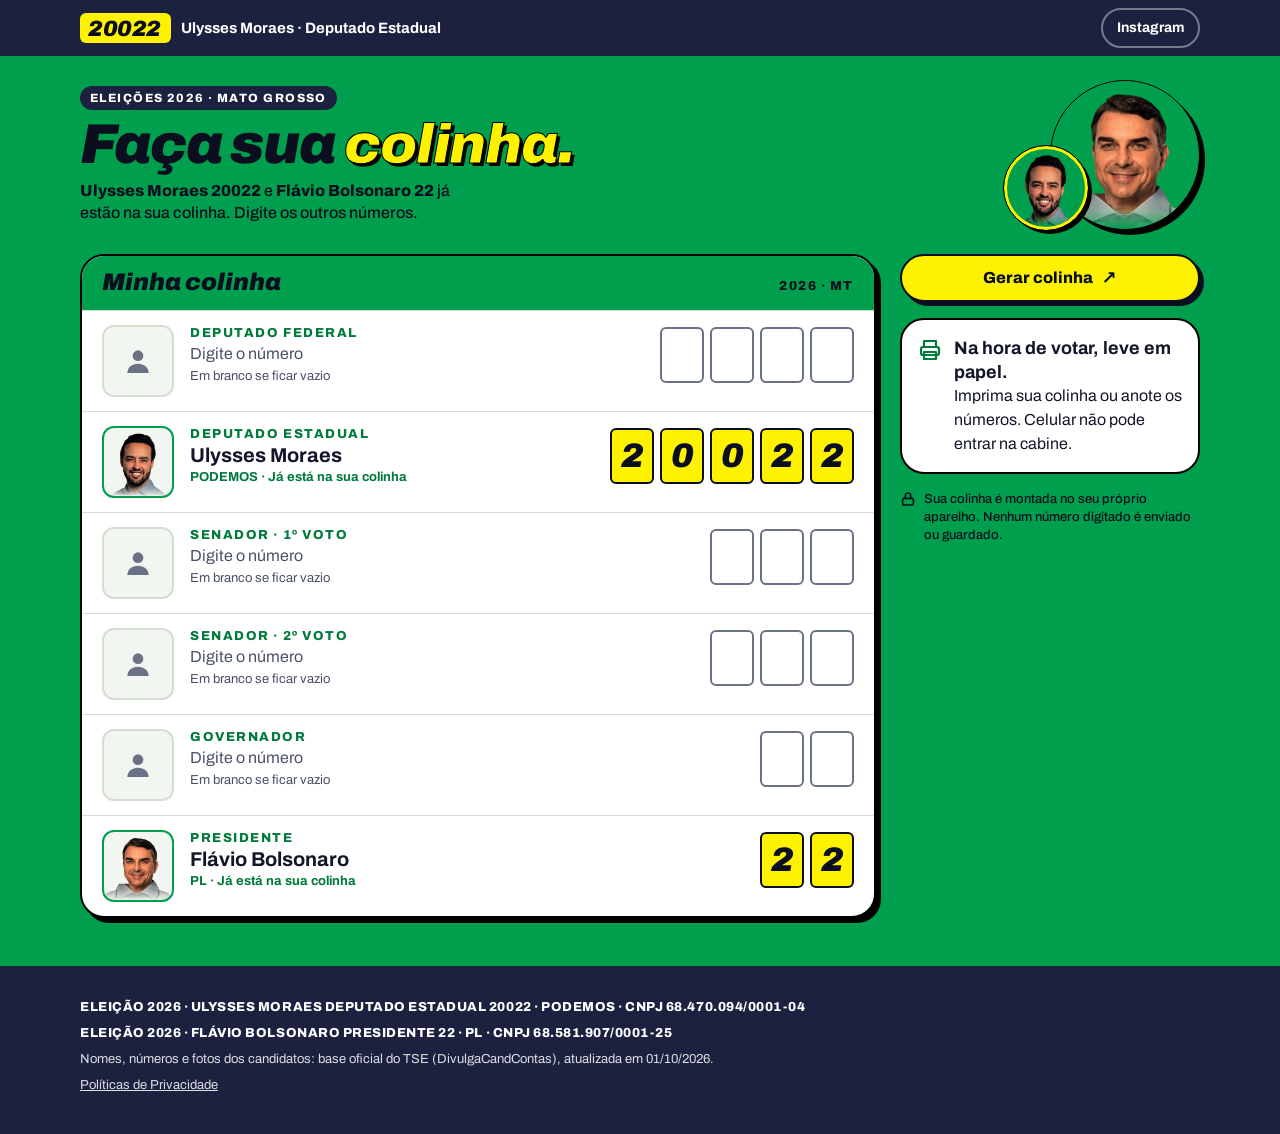
==== index.html @ 52dd614d "Add files via upload" ====
<!doctype html>
<html lang="pt-BR">
<head>
<meta charset="utf-8">
<meta name="viewport" content="width=device-width, initial-scale=1, viewport-fit=cover">
<title>Colinha do Mito · Ulysses Moraes 20022</title>
<meta name="description" content="Monte sua colinha para votar em Mato Grosso: Ulysses Moraes 20022 para Deputado Estadual e Flávio Bolsonaro 22 para Presidente. Imprima e leve no papel.">
<meta name="theme-color" content="#009f4d">
<meta property="og:type" content="website">
<meta property="og:title" content="Colinha do Mito · Ulysses Moraes 20022">
<meta property="og:description" content="Faça sua colinha. Ulysses Moraes 20022 para Deputado Estadual e Flávio Bolsonaro 22 para Presidente.">
<meta property="og:image" content="og.jpg">
<meta name="twitter:card" content="summary_large_image">
<link rel="icon" href="favicon.png">
<link rel="stylesheet" href="style.css">
<!--PIXEL-->
<script>
  // Guarda os números de um link compartilhado e limpa o endereço antes do Pixel,
  // para que nenhum número de voto vá junto na URL enviada à Meta.
  window.__colinhaHash = location.hash;
  if (location.hash && history.replaceState) history.replaceState(null, '', location.pathname + location.search);
</script>
<!-- Meta Pixel Code -->
<script>
!function(f,b,e,v,n,t,s)
{if(f.fbq)return;n=f.fbq=function(){n.callMethod?
n.callMethod.apply(n,arguments):n.queue.push(arguments)};
if(!f._fbq)f._fbq=n;n.push=n;n.loaded=!0;n.version='2.0';
n.queue=[];t=b.createElement(e);t.async=!0;
t.src=v;s=b.getElementsByTagName(e)[0];
s.parentNode.insertBefore(t,s)}(window, document,'script',
'https://connect.facebook.net/en_US/fbevents.js');
fbq('set', 'autoConfig', false, '4011607199145906');
fbq('init', '4011607199145906');
fbq('track', 'PageView');
</script>
<!-- End Meta Pixel Code -->
<!--/PIXEL-->
</head>
<body>
<!--PIXEL-NOSCRIPT-->
<noscript><img height="1" width="1" style="display:none" alt=""
src="https://www.facebook.com/tr?id=4011607199145906&ev=PageView&noscript=1"
/></noscript>
<!--/PIXEL-NOSCRIPT-->
<!--CORPO-->
<header class="topbar">
  <div class="wrap">
    <div class="topbar-brand"><span class="chip-num">20022</span><span>Ulysses Moraes · Deputado Estadual</span></div>
    <a href="https://www.instagram.com/ulysses_moraes/" target="_blank" rel="noopener">Instagram</a>
  </div>
</header>

<main>
  <section class="hero">
    <div class="wrap">
      <div class="hero-top">
        <div class="hero-copy">
          <span class="eyebrow">ELEIÇÕES 2026 · MATO GROSSO</span>
          <h1>Faça sua <em>colinha.</em></h1>
          <p class="hero-intro"><strong>Ulysses Moraes 20022</strong> e <strong>Flávio Bolsonaro 22</strong> já estão na sua colinha. Digite os outros números.</p>
        </div>
        <div class="hero-art" aria-hidden="true">
          <div class="disc disc-big disc-mito"><img src="flavio-bolsonaro.webp" width="300" height="300" alt=""></div>
          <div class="disc disc-small"><img src="ulysses-moraes.webp" width="168" height="168" alt=""></div>
        </div>
      </div>

      <div class="builder-grid">
        <form class="ballot" id="ballot" novalidate autocomplete="off">
          <div class="ballot-head"><span class="ballot-title">Minha colinha</span><span class="ballot-year">2026 · MT</span></div>
          <div id="rows"></div>
        </form>

        <div class="aside">
          <p class="form-message" id="form-message" role="alert"></p>
          <button class="btn btn-primary btn-full" id="generate" type="submit" form="ballot">Gerar colinha <span class="arrow" aria-hidden="true">↗</span></button>
          <div class="note">
            <svg width="24" height="24" viewBox="0 0 24 24" fill="none" stroke="currentColor" stroke-width="2.2" stroke-linecap="round" stroke-linejoin="round" aria-hidden="true"><path d="M6 9V3h12v6"/><rect x="3" y="9" width="18" height="8" rx="2"/><path d="M6 14h12v7H6z"/></svg>
            <p><strong>Na hora de votar, leve em papel.</strong> Imprima sua colinha ou anote os números. Celular não pode entrar na cabine.</p>
          </div>
          <p class="notice">
            <svg width="16" height="16" viewBox="0 0 24 24" fill="none" stroke="currentColor" stroke-width="2.4" stroke-linecap="round" stroke-linejoin="round" aria-hidden="true"><rect x="4" y="11" width="16" height="10" rx="2"/><path d="M8 11V7a4 4 0 0 1 8 0v4"/></svg>
            <span>Sua colinha é montada no seu próprio aparelho. Nenhum número digitado é enviado ou guardado.</span>
          </p>
        </div>
      </div>
    </div>
  </section>
</main>

<footer>
  <div class="wrap">
    <p class="legal">ELEIÇÃO 2026 · ULYSSES MORAES DEPUTADO ESTADUAL 20022 · PODEMOS · CNPJ 68.470.094/0001-04</p>
    <p class="legal">ELEIÇÃO 2026 · FLÁVIO BOLSONARO PRESIDENTE 22 · PL · CNPJ 68.581.907/0001-25</p>
    <p class="small" id="data-source">Nomes, números e fotos dos candidatos: base oficial do TSE (DivulgaCandContas).</p>
    <p class="small"><a href="politicas-de-privacidade" id="link-priv">Políticas de Privacidade</a></p>
  </div>
</footer>

<dialog id="result" aria-labelledby="result-title">
  <div class="modal-head">
    <h2 id="result-title">Sua colinha está pronta</h2>
    <button type="button" class="modal-close" data-close aria-label="Fechar">×</button>
  </div>
  <div class="result-stage"><img id="result-img" alt="Sua colinha de votação com os candidatos escolhidos"></div>
  <div class="result-actions">
    <button type="button" class="btn btn-primary" id="act-share">Compartilhar colinha <span class="arrow" aria-hidden="true">↗</span></button>
    <button type="button" class="btn btn-secondary" id="act-download">Baixar</button>
    <button type="button" class="btn btn-secondary" id="act-print">Imprimir</button>
  </div>
  <div class="result-secondary">
    <button type="button" class="btn btn-ghost" id="act-link">Copiar link</button>
    <button type="button" class="btn btn-ghost" id="act-model">Trocar modelo</button>
    <button type="button" class="btn btn-ghost" data-close>Editar colinha</button>
  </div>
  <label id="manual-copy" hidden>Copie o link:
    <input id="manual-copy-input" type="text" readonly>
  </label>
  <p class="status" id="status" role="status"></p>
</dialog>

<dialog id="models" aria-labelledby="models-title">
  <div class="modal-head">
    <h2 id="models-title">Escolha sua colinha</h2>
    <button type="button" class="modal-close" data-close aria-label="Fechar">×</button>
  </div>
  <div class="models">
    <button type="button" class="model" data-model="verde" aria-pressed="true">
      <span class="model-swatch" style="background:#009f4d"><i></i></span><b>Verde</b><small>Cores da campanha</small>
    </button>
    <button type="button" class="model" data-model="marinho" aria-pressed="false">
      <span class="model-swatch" style="background:#1c2140"><i></i></span><b>Marinho</b><small>Fundo escuro</small>
    </button>
    <button type="button" class="model" data-model="papel" aria-pressed="false">
      <span class="model-swatch" style="background:#ffffff"><i></i></span><b>Papel</b><small>Economiza tinta</small>
    </button>
  </div>
</dialog>

<div id="print-art"><img id="print-img" alt=""></div>
<!--/CORPO-->
<script src="app.js"></script>
</body>
</html>
---- style.css ----
/* Colinha do Mito · Ulysses Moraes 20022 — mesmo visual do colinhadomito.com.br */
:root {
  --surface: #ffffff;
  --surface-alt: #f2f6f0;
  --line: #d6ddd3;
  --line-strong: #6b7285;
  --ink: #13162b;
  --ink-muted: #4a5068;
  --verde: #009f4d;
  --on-verde: #0b0e1f;
  --verde-forte: #007a3b;
  --on-verde-forte: #ffffff;
  --amarelo: #fff200;
  --on-amarelo: #0b0e1f;
  --marinho: #1c2140;
  --on-marinho: #ffffff;
  --sombra: #000000;
  --erro: #b42318;
  --shadow-numeral: 4px 4px 0 #000000;
  --shadow-hard: 4px 4px 0 #13162b;
  --shadow-float: 0 12px 32px -4px #13162b33;
  --focus-ring: 0 0 0 2px #ffffff, 0 0 0 5px #13162b;
  --radius-sm: 6px;
  --radius-md: 12px;
  --radius-lg: 24px;
  --radius-full: 9999px;
  --font-display: "Archivo", "Arial Black", system-ui, sans-serif;
  --font-sans: "Archivo", system-ui, -apple-system, "Segoe UI", sans-serif;
  color-scheme: light;
}
@media (prefers-color-scheme: dark) {
  :root:not([data-theme="light"]) {
    --surface: #10132a;
    --surface-alt: #181c38;
    --line: #2e3459;
    --line-strong: #8a90ab;
    --ink: #f5f6f8;
    --ink-muted: #b3b8cc;
    --verde-forte: #3fd17f;
    --on-verde-forte: #0b0e1f;
    --marinho: #262c58;
    --erro: #ff8a80;
    --shadow-hard: 4px 4px 0 #000000;
    --shadow-float: 0 12px 32px -4px #000000cc;
    --focus-ring: 0 0 0 2px #10132a, 0 0 0 5px #fff200;
    color-scheme: dark;
  }
}

/* Archivo (SIL Open Font License) */
@font-face { font-family: "Archivo"; font-style: normal; font-weight: 400; font-display: swap; src: url("[data-uri]") format("woff2"); }
@font-face { font-family: "Archivo"; font-style: normal; font-weight: 500; font-display: swap; src: url("[data-uri]") format("woff2"); }
@font-face { font-family: "Archivo"; font-style: normal; font-weight: 700; font-display: swap; src: url("[data-uri]") format("woff2"); }
@font-face { font-family: "Archivo"; font-style: normal; font-weight: 800; font-display: swap; src: url("[data-uri]") format("woff2"); }
@font-face { font-family: "Archivo"; font-style: italic; font-weight: 900; font-display: swap; src: url("[data-uri]") format("woff2"); }

* { box-sizing: border-box; }
html { background: var(--marinho); }
body {
  margin: 0;
  min-width: 320px;
  font: 400 16px/24px var(--font-sans);
  color: var(--ink);
  background: var(--surface);
  -webkit-tap-highlight-color: transparent;
}
img { max-width: 100%; display: block; }
a { color: var(--verde-forte); }
button, input { font: inherit; color: inherit; }
button { cursor: pointer; touch-action: manipulation; }
:focus-visible { outline: 2px solid transparent; box-shadow: var(--focus-ring); }
[hidden] { display: none !important; }
.wrap { width: min(100% - 32px, 1120px); margin-inline: auto; }
.sr-only { position: absolute; width: 1px; height: 1px; overflow: hidden; clip: rect(0 0 0 0); white-space: nowrap; }

/* Topo */
.topbar { background: var(--marinho); color: var(--on-marinho); }
.topbar .wrap { display: flex; align-items: center; justify-content: space-between; gap: 12px; min-height: 56px; }
.topbar-brand { display: flex; align-items: center; gap: 10px; font-weight: 700; font-size: 15px; line-height: 20px; }
.chip-num {
  font: italic 900 22px/1 var(--font-display);
  letter-spacing: -0.02em;
  background: var(--amarelo);
  color: var(--on-amarelo);
  padding: 5px 10px 3px 8px;
  border-radius: var(--radius-sm);
}
.topbar a {
  color: var(--on-marinho);
  font-weight: 700;
  font-size: 14px;
  text-decoration: none;
  border: 2px solid #ffffff66;
  border-radius: var(--radius-full);
  padding: 6px 14px;
}
.topbar a:hover { border-color: #fff; }

/* Hero */
.hero { background: var(--verde); color: var(--on-verde); overflow: hidden; }
.hero > .wrap { padding-block: 24px 48px; }
.hero-top { display: flex; align-items: center; justify-content: space-between; gap: 16px; margin-bottom: 24px; }
.hero-copy { display: flex; flex-direction: column; align-items: flex-start; gap: 8px; min-width: 0; }
.eyebrow {
  display: inline-block;
  font-size: 12px; line-height: 16px; font-weight: 800; letter-spacing: .12em;
  padding: 4px 10px;
  border-radius: var(--radius-full);
  background: var(--marinho);
  color: var(--on-marinho);
  white-space: nowrap;
}
.hero h1 {
  margin: 0;
  font: italic 900 clamp(34px, 6vw, 56px)/.95 var(--font-display);
  letter-spacing: -0.02em;
  color: var(--on-verde);
}
.hero h1 em {
  font-style: italic;
  color: var(--amarelo);
  text-shadow: 3px 3px 0 var(--sombra);
  -webkit-text-stroke: 1px var(--sombra);
  padding-right: .06em;
}
.hero-intro { margin: 0; font-size: 16px; line-height: 22px; font-weight: 500; max-width: 44ch; }
.hero-intro strong { font-weight: 800; }
.hero-art { position: relative; flex: none; width: 196px; height: 150px; }
.disc { border-radius: var(--radius-full); overflow: hidden; border: 1px solid var(--sombra); background: var(--verde); }
.disc img { width: 100%; height: 100%; object-fit: cover; }
.disc-big { position: absolute; right: 0; top: 0; width: 150px; height: 150px; box-shadow: 5px 5px 0 var(--sombra); }
.disc-mito img { object-position: 50% 20%; }
.disc-small {
  position: absolute; left: 0; bottom: 0; width: 84px; height: 84px;
  border: 3px solid var(--amarelo);
  outline: 1px solid var(--sombra);
  box-shadow: 4px 4px 0 var(--sombra);
}

/* Botões */
.btn {
  display: inline-flex; align-items: center; justify-content: center; gap: 8px;
  font-size: 16px; line-height: 20px; font-weight: 800;
  min-height: 48px; padding: 0 24px;
  border-radius: var(--radius-full);
  border: 2px solid transparent;
  text-decoration: none;
  transition: transform .12s ease, box-shadow .12s ease, filter .12s ease;
}
.btn-primary { background: var(--amarelo); color: var(--on-amarelo); border-color: var(--on-amarelo); box-shadow: 4px 4px 0 var(--on-amarelo); }
.btn-primary:hover { transform: translate(-2px, -2px); box-shadow: 6px 6px 0 var(--on-amarelo); }
.btn-primary:active { transform: translate(4px, 4px); box-shadow: none; }
.btn-secondary { background: var(--verde-forte); color: var(--on-verde-forte); }
.btn-secondary:hover { filter: brightness(1.08); }
.btn-ghost { background: transparent; color: var(--ink); border-color: var(--line-strong); }
.btn-ghost:hover { background: var(--surface-alt); }
.btn:disabled { opacity: .45; cursor: wait; transform: none; }
.btn-full { width: 100%; }
.arrow { font-size: 18px; }

/* Montagem e cédula */
.builder-grid { display: grid; grid-template-columns: minmax(0, 1fr) 300px; gap: 24px; align-items: start; }
.ballot {
  --surface: #ffffff;
  --surface-alt: #ffffff;
  --line: #d6ddd3;
  --line-strong: #6b7285;
  --ink: #13162b;
  --ink-muted: #4a5068;
  --verde-forte: #007a3b;
  --erro: #b42318;
  --focus-ring: 0 0 0 2px #ffffff, 0 0 0 5px #13162b;
  color-scheme: light;
  margin: 0;
  background: #ffffff;
  color: var(--ink);
  border: 2px solid var(--sombra);
  border-radius: var(--radius-lg);
  box-shadow: 5px 5px 0 var(--sombra);
  overflow: hidden;
}
.ballot-head { display: flex; justify-content: space-between; align-items: baseline; padding: 12px 20px; background: var(--verde); color: var(--on-verde); }
.ballot-title { font: italic 900 24px/28px var(--font-display); }
.ballot-year { font-size: 13px; font-weight: 800; letter-spacing: .12em; }
.row {
  display: grid;
  grid-template-columns: 72px minmax(0, 1fr) auto;
  column-gap: 16px; row-gap: 8px;
  align-items: center;
  padding: 14px 20px;
  border-top: 1px solid var(--line);
}
.row-photo {
  grid-row: 1 / span 2;
  width: 72px; height: 72px;
  border-radius: var(--radius-md);
  overflow: hidden;
  background: #f2f6f0 50% 18% / cover no-repeat;
  border: 2px solid var(--line);
  display: grid; place-items: center;
  color: var(--line-strong);
}
.row-photo.has-photo { border-color: var(--verde); }
.row-photo.has-photo svg { display: none; }
.row-info { min-width: 0; }
.row-cargo {
  display: block;
  font-size: 13px; line-height: 16px; font-weight: 800; letter-spacing: .12em; text-transform: uppercase;
  color: var(--verde-forte);
}
.row-name {
  display: block; min-height: 26px;
  font-size: 20px; line-height: 26px; font-weight: 700;
  overflow: hidden; text-overflow: ellipsis; white-space: nowrap;
}
.row-name.placeholder { color: var(--ink-muted); font-weight: 400; font-size: 16px; }
.row-meta { display: block; min-height: 18px; font-size: 13px; line-height: 18px; color: var(--ink-muted); }
.row-meta.warn { color: var(--erro); font-weight: 700; }
.row-meta.lock { color: var(--verde-forte); font-weight: 700; }
.digits { display: flex; gap: 6px; }
.digit {
  width: 44px; height: 56px; padding: 0; margin: 0;
  text-align: center;
  font: italic 900 34px/1 var(--font-display);
  color: var(--ink);
  background: var(--surface);
  border: 2px solid var(--line-strong);
  border-radius: var(--radius-sm);
  caret-color: var(--verde-forte);
  -moz-appearance: textfield;
  appearance: none;
}
span.digit { display: inline-grid; place-items: center; }
.digit:focus { outline: 2px solid transparent; border-color: var(--ink); box-shadow: var(--focus-ring); }
.row[data-invalid] .digit { border-color: var(--erro); }
.row.fixed .digit { background: var(--amarelo); color: var(--on-amarelo); border-color: var(--on-amarelo); }
.form-message {
  margin: 16px 0; padding: 10px 14px;
  border-radius: var(--radius-md);
  background: #ffffff; color: #b42318; font-weight: 700;
  border: 2px solid #b42318;
}
.form-message:empty { display: none; }
#generate { margin-top: 16px; }
.form-message:not(:empty) + #generate { margin-top: 0; }

/* Coluna lateral */
.aside { display: flex; flex-direction: column; gap: 16px; position: sticky; top: 16px; }
.aside #generate { margin-top: 0; }
.note {
  background: #ffffff; color: #13162b;
  border: 2px solid var(--sombra);
  border-radius: var(--radius-lg);
  padding: 16px;
  display: flex; gap: 12px;
}
.note svg { flex: none; color: #007a3b; margin-top: 2px; }
.note p { margin: 0; }
.note strong { display: block; font-size: 18px; line-height: 24px; }
.notice { display: flex; gap: 8px; align-items: flex-start; margin: 0; font-size: 13px; line-height: 18px; color: var(--on-verde); font-weight: 500; }
.notice svg { flex: none; margin-top: 1px; color: var(--on-verde); }
#data-source { min-height: 18px; }

/* Rodapé */
footer { background: var(--marinho); color: var(--on-marinho); padding-block: 32px; font-size: 13px; line-height: 18px; }
footer p { margin: 0 0 8px; }
footer .legal { font-weight: 800; letter-spacing: .04em; }
footer .small { opacity: .85; }
footer a { color: var(--on-marinho); }

/* Janelas */
dialog {
  width: min(100% - 24px, 460px);
  max-height: calc(100dvh - 24px);
  padding: 20px;
  border: 2px solid var(--ink);
  border-radius: var(--radius-lg);
  background: var(--surface);
  color: var(--ink);
  box-shadow: var(--shadow-float);
}
dialog::backdrop { background: #0b0e1fcc; }
.modal-head { display: flex; justify-content: space-between; align-items: center; gap: 12px; margin-bottom: 12px; }
.modal-head h2 { margin: 0; font-size: 28px; line-height: 32px; font-weight: 800; }
.modal-close {
  width: 44px; height: 44px; flex: none;
  border-radius: var(--radius-full);
  border: 2px solid var(--line-strong);
  background: transparent;
  font-size: 24px; line-height: 1;
}
.result-stage { display: grid; place-items: center; background: var(--surface-alt); border-radius: var(--radius-md); padding: 12px; margin-bottom: 12px; }
.result-stage img { max-height: 52dvh; width: auto; border-radius: 6px; box-shadow: 0 4px 16px #0003; }
.result-actions { display: grid; grid-template-columns: 1fr 1fr; gap: 8px; }
.result-actions .btn-primary { grid-column: 1 / -1; }
.result-secondary { display: flex; gap: 8px; margin-top: 8px; }
.result-secondary .btn { flex: 1; min-height: 40px; font-size: 14px; padding: 0 12px; }
.status { min-height: 20px; margin: 8px 0 0; font-size: 13px; color: var(--ink-muted); text-align: center; }
#manual-copy input {
  width: 100%; margin-top: 6px; padding: 10px;
  border: 2px solid var(--line-strong);
  border-radius: var(--radius-md);
  background: var(--surface);
}
.models { display: grid; grid-template-columns: repeat(3, 1fr); gap: 10px; }
.model {
  display: flex; flex-direction: column; align-items: center; gap: 8px;
  padding: 10px 6px 12px;
  border: 2px solid var(--line);
  border-radius: var(--radius-md);
  background: var(--surface);
}
.model[aria-pressed="true"] { border-color: var(--ink); box-shadow: var(--shadow-hard); }
.model-swatch { width: 100%; aspect-ratio: 5 / 9; border-radius: 6px; border: 1px solid var(--line-strong); display: grid; place-items: center; }
.model-swatch i { width: 70%; height: 60%; background: #fff; border-radius: 4px; border: 1px solid #13162b; }
.model b { font-size: 14px; }
.model small { font-size: 12px; color: var(--ink-muted); line-height: 14px; text-align: center; }
#print-art { display: none; }

@media (max-width: 900px) {
  .builder-grid { grid-template-columns: 1fr; }
  .aside { position: static; }
}
@media (max-width: 720px) {
  .hero > .wrap { padding-block: 16px 40px; }
  .hero-top { gap: 12px; margin-bottom: 16px; }
  .hero-intro { font-size: 14px; line-height: 19px; }
  .eyebrow { font-size: 11px; letter-spacing: .08em; padding: 4px 9px; }
  .hero-art { width: 112px; height: 92px; }
  .disc-big { width: 88px; height: 88px; box-shadow: 3px 3px 0 var(--sombra); }
  .disc-small { width: 50px; height: 50px; border-width: 2px; box-shadow: 2px 2px 0 var(--sombra); }
  .row { grid-template-columns: 64px minmax(0, 1fr); padding: 12px 16px; column-gap: 12px; }
  .row-photo { width: 64px; height: 64px; }
  .row .digits { grid-column: 2; gap: 6px; }
  .digit { width: 40px; height: 52px; font-size: 30px; }
  .row-name { font-size: 18px; line-height: 24px; }
  .topbar-brand span:last-child { font-size: 13px; }
}
@media (max-width: 360px) {
  .hero-art { width: 88px; height: 76px; }
  .disc-big { width: 70px; height: 70px; }
  .disc-small { width: 42px; height: 42px; }
  .row .digits { gap: 4px; }
  .digit { width: 32px; height: 44px; font-size: 26px; }
  .topbar a { display: none; }
}
@media (prefers-reduced-motion: reduce) {
  .btn { transition: none; }
}
@media print {
  @page { size: 5cm 9cm; margin: 0; }
  body > *:not(#print-art) { display: none !important; }
  html, body { background: #fff; }
  #print-art { display: block; }
  #print-art img { width: 5cm; height: 9cm; }
}

/* Política de privacidade */
.policy > .wrap { max-width: 760px; padding-block: 32px 56px; }
.policy h1 { margin: 12px 0 4px; font: italic 900 clamp(32px, 6vw, 48px)/1 var(--font-display); letter-spacing: -0.02em; }
.policy h2 { margin: 32px 0 8px; font-size: 20px; line-height: 26px; font-weight: 800; }
.policy p, .policy li { color: var(--ink); }
.policy ul { padding-left: 20px; }
.policy li + li { margin-top: 8px; }
.policy-updated { margin-top: 0; font-size: 14px; color: var(--ink-muted) !important; }
.policy-callout {
  margin: 16px 0; padding: 16px;
  border: 2px solid var(--sombra);
  border-radius: var(--radius-lg);
  background: var(--amarelo);
  box-shadow: var(--shadow-hard);
}
.policy-callout p { margin: 0; color: var(--on-amarelo); }
.policy-callout a { color: var(--on-amarelo); font-weight: 800; }
.policy .btn { margin-top: 24px; }
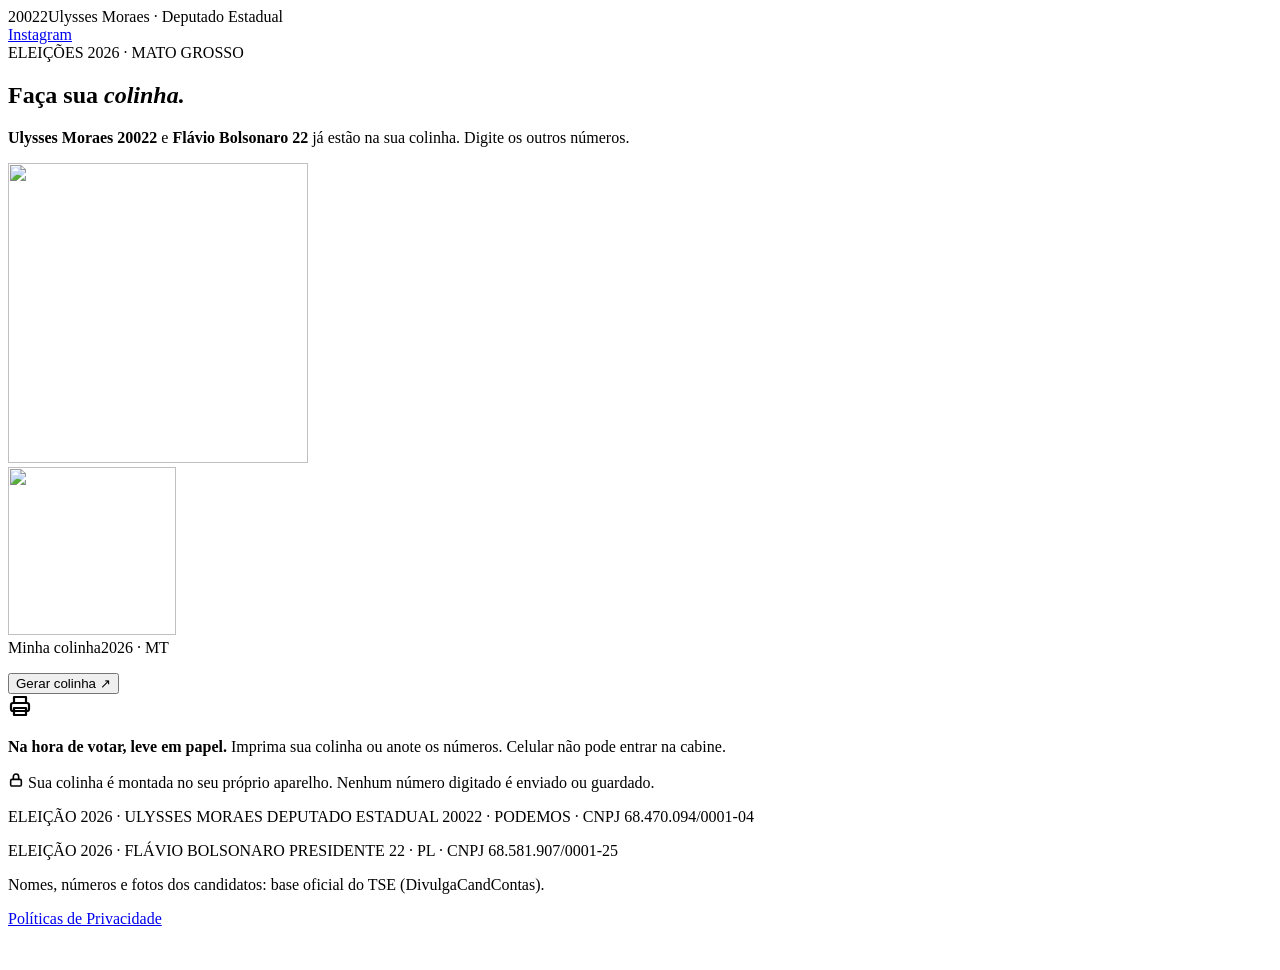
==== commit 40e32511: "Update index.html" ====
--- a/index.html
+++ b/index.html
@@ -3,13 +3,16 @@
 <head>
 <meta charset="utf-8">
 <meta name="viewport" content="width=device-width, initial-scale=1, viewport-fit=cover">
+<base href="/colinha/">
 <title>Colinha do Mito · Ulysses Moraes 20022</title>
 <meta name="description" content="Monte sua colinha para votar em Mato Grosso: Ulysses Moraes 20022 para Deputado Estadual e Flávio Bolsonaro 22 para Presidente. Imprima e leve no papel.">
 <meta name="theme-color" content="#009f4d">
+<link rel="canonical" href="https://www.tropadoulysses.com/colinha">
 <meta property="og:type" content="website">
+<meta property="og:url" content="https://www.tropadoulysses.com/colinha">
 <meta property="og:title" content="Colinha do Mito · Ulysses Moraes 20022">
 <meta property="og:description" content="Faça sua colinha. Ulysses Moraes 20022 para Deputado Estadual e Flávio Bolsonaro 22 para Presidente.">
-<meta property="og:image" content="og.jpg">
+<meta property="og:image" content="https://www.tropadoulysses.com/colinha/og.jpg">
 <meta name="twitter:card" content="summary_large_image">
 <link rel="icon" href="favicon.png">
 <link rel="stylesheet" href="style.css">
